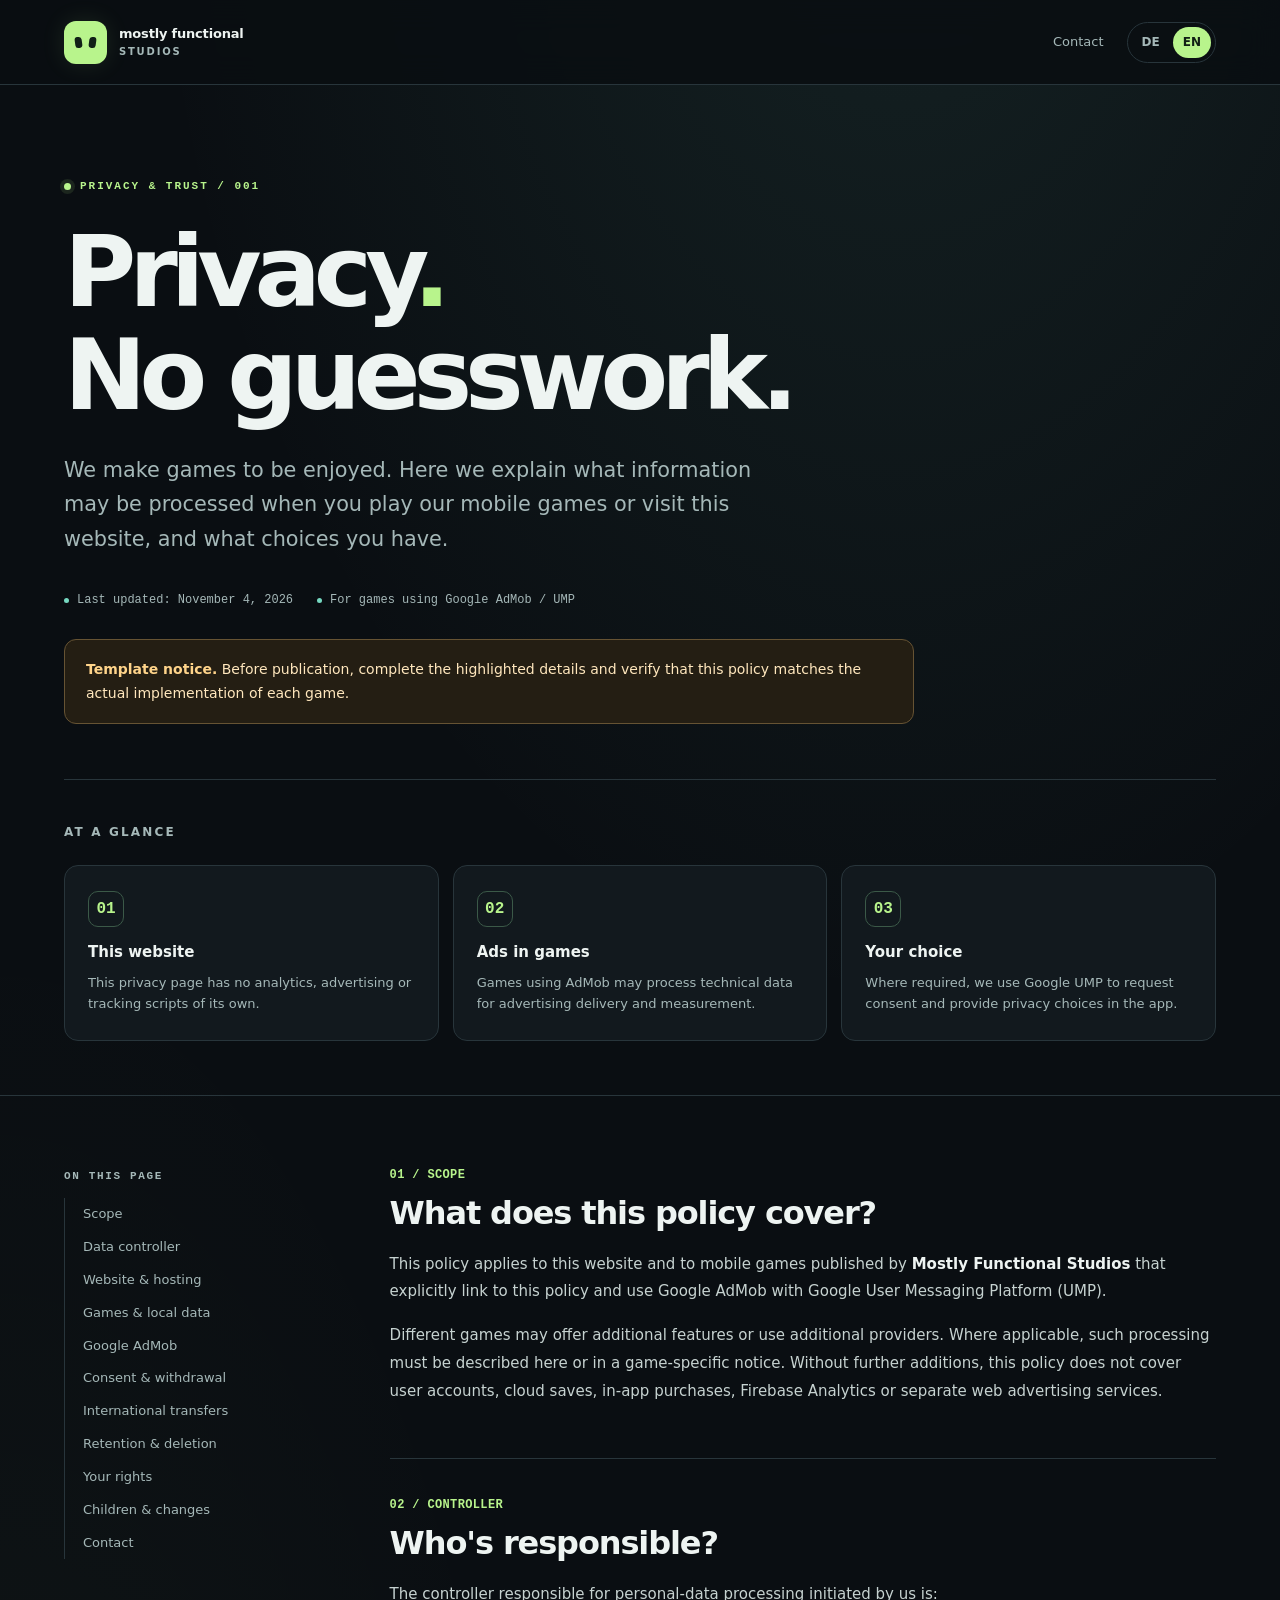
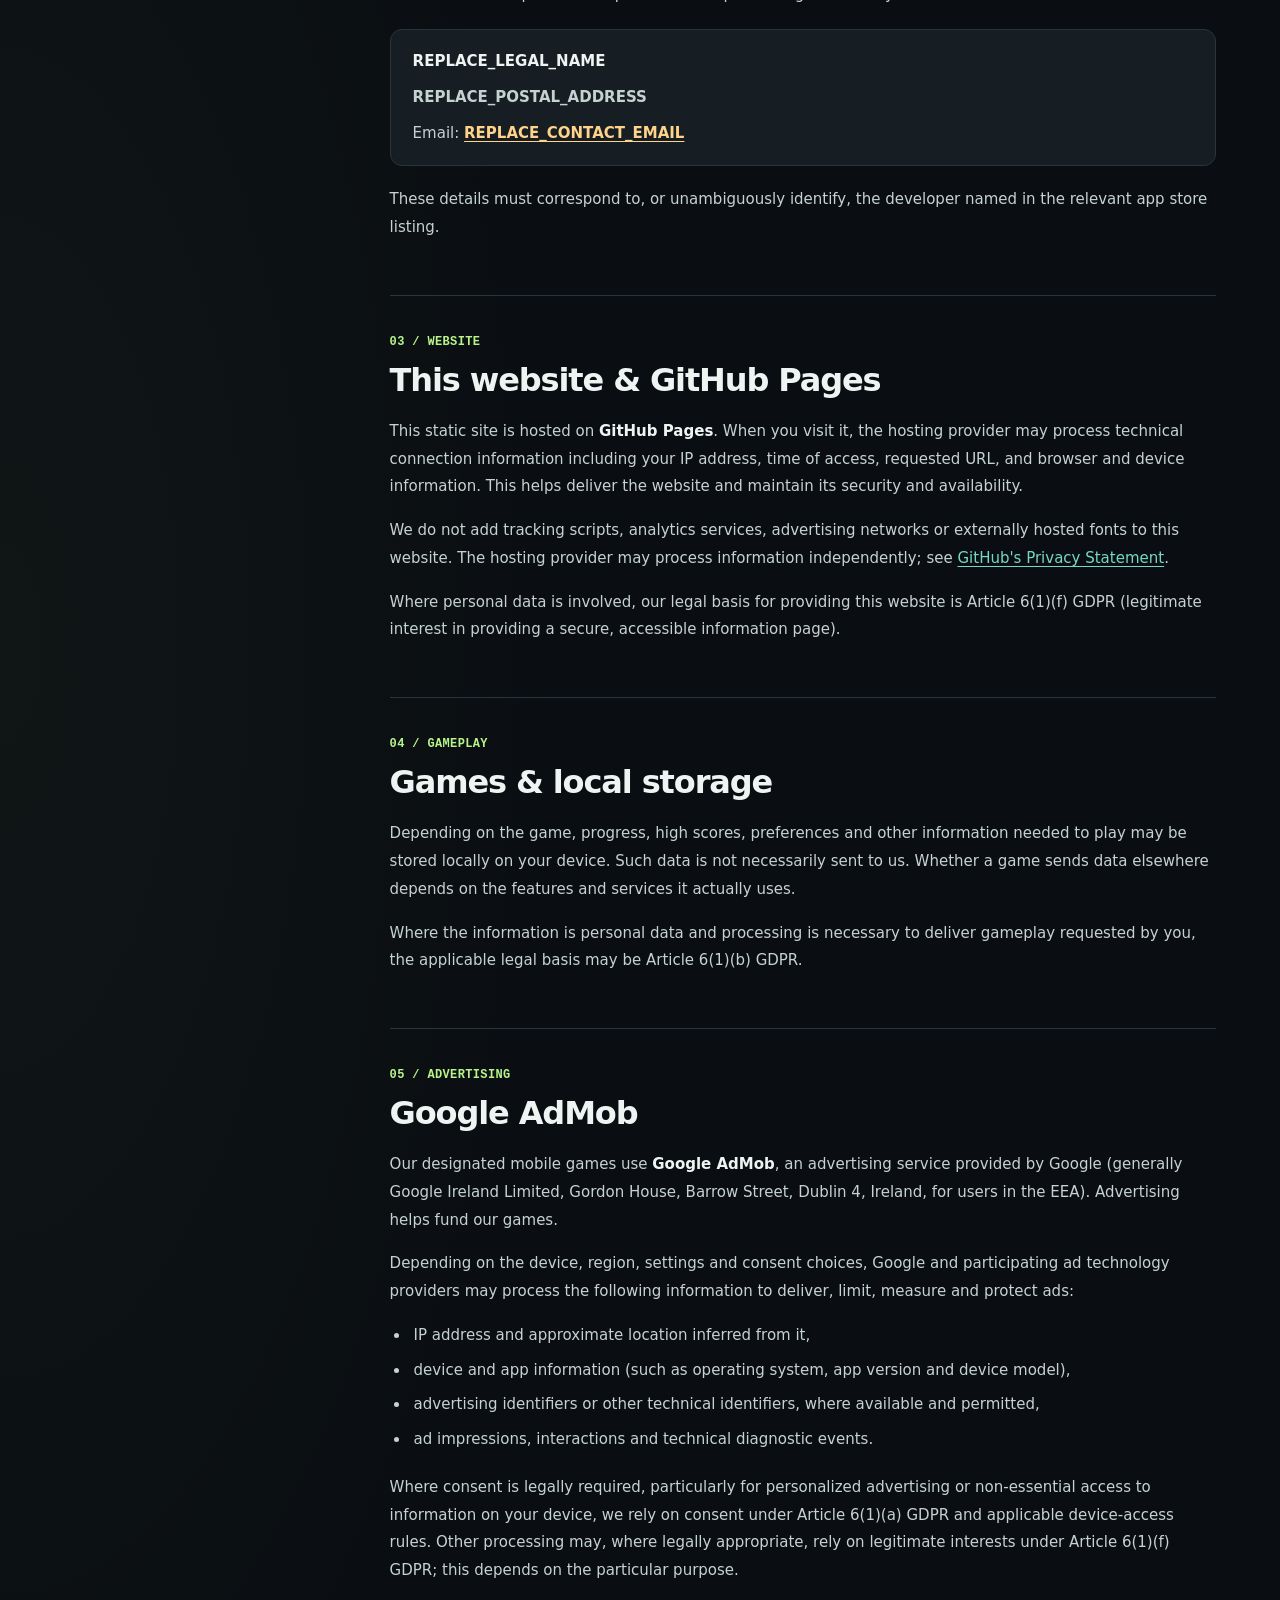
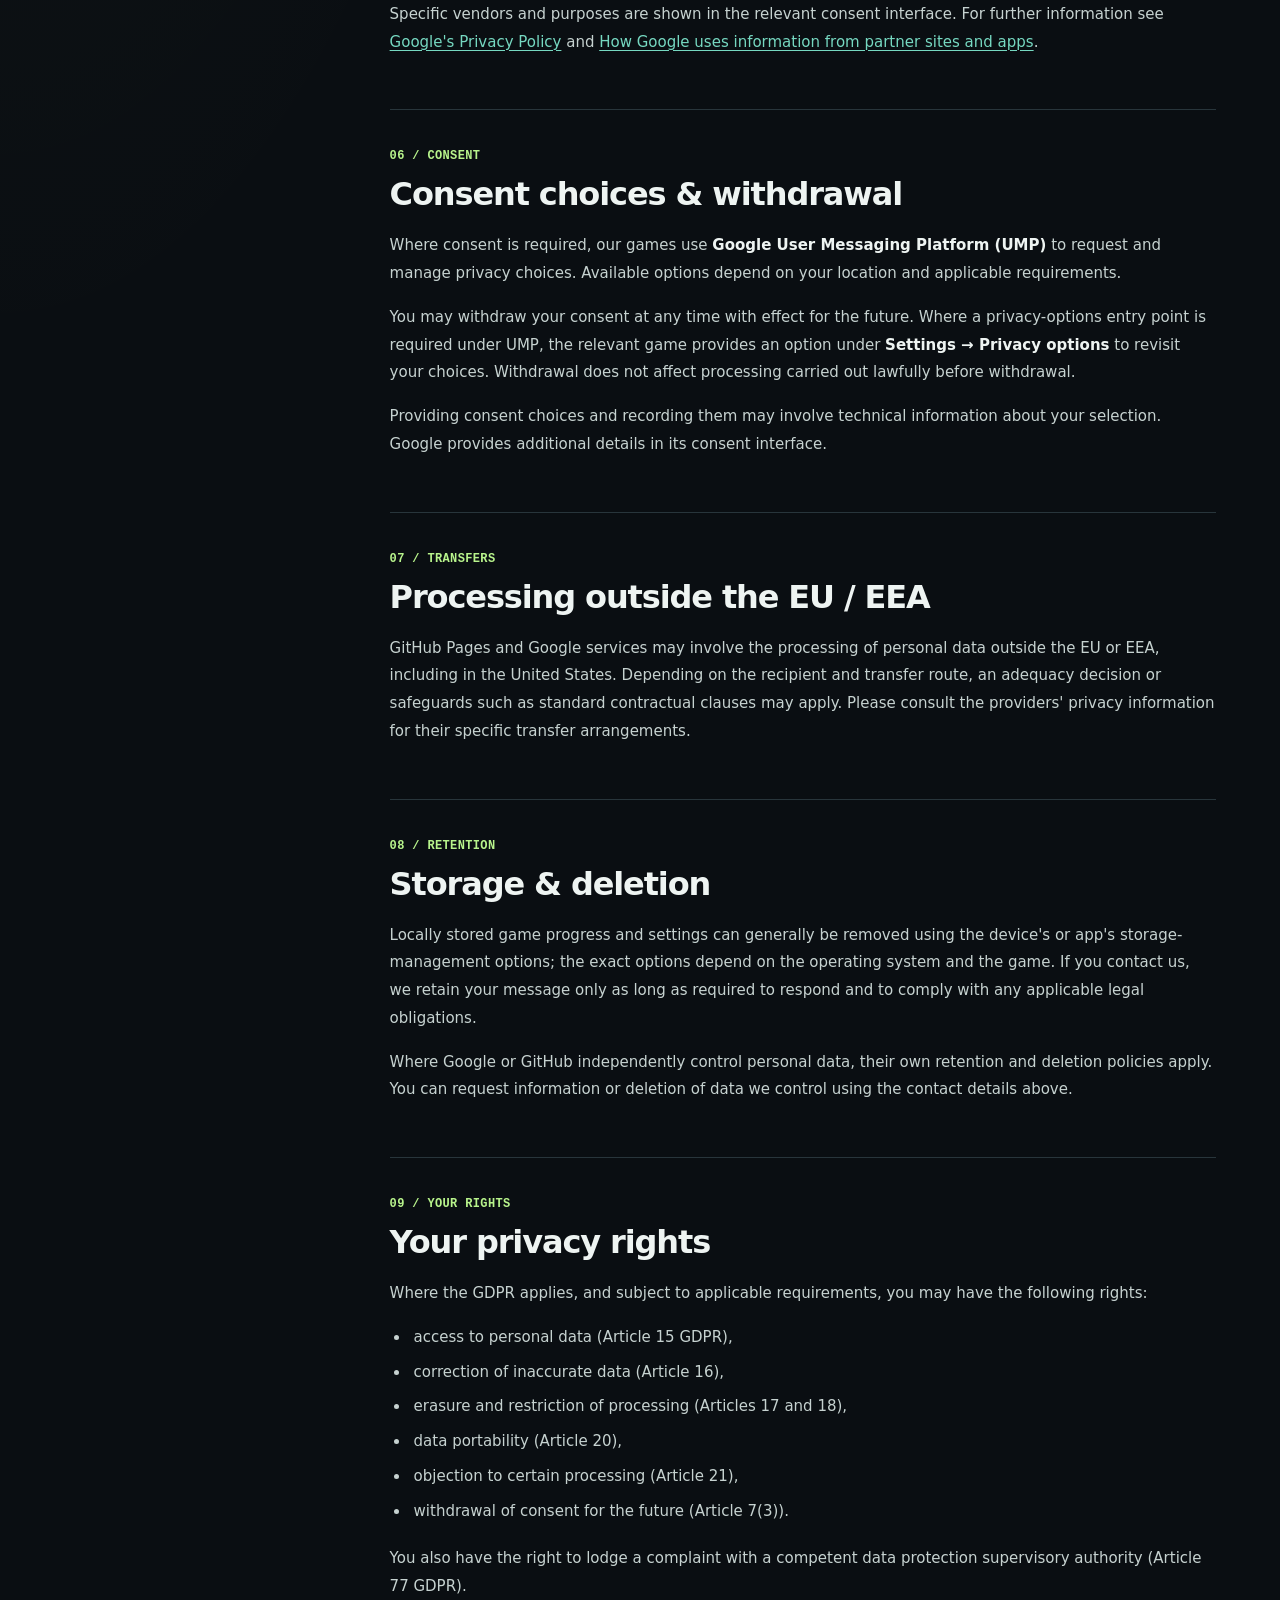
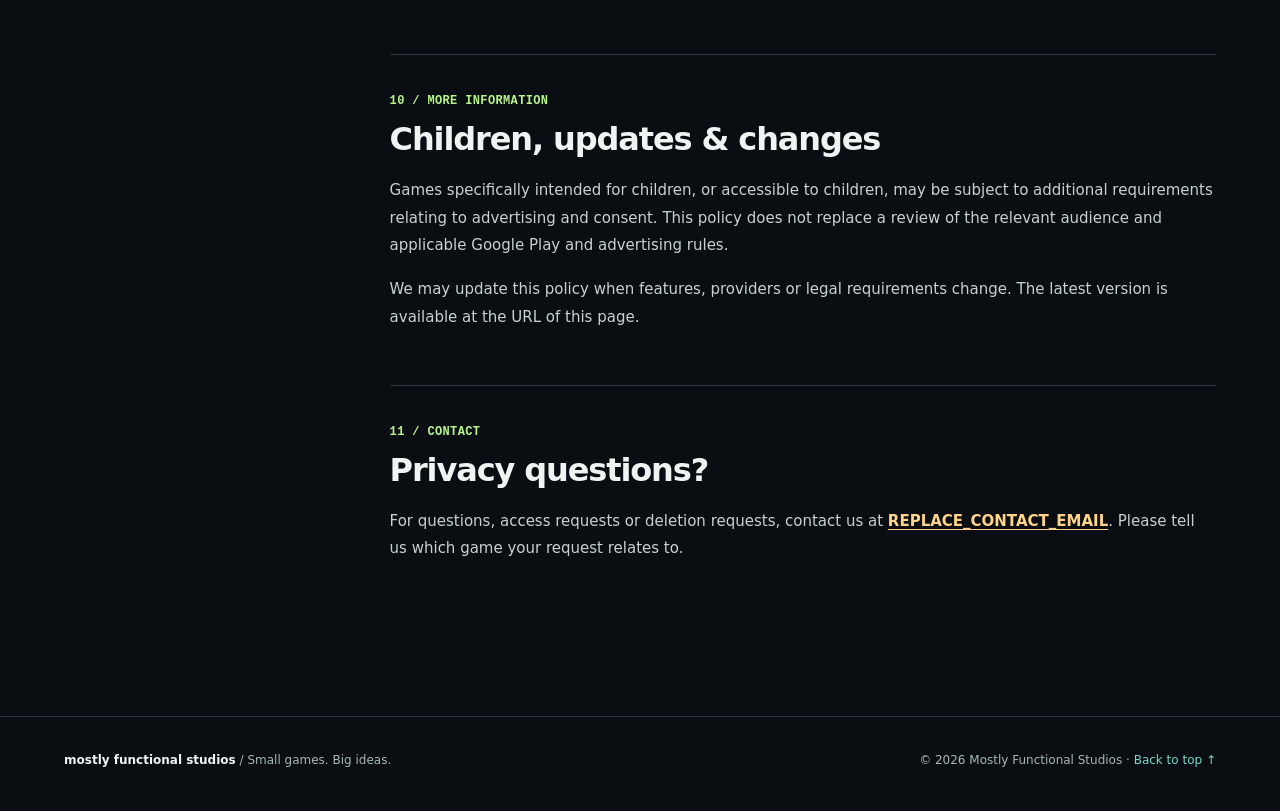
==== en/index.html @ bf317b9d "initial" ====
<!doctype html>
<html lang="en">
<head>
  <meta charset="utf-8">
  <meta name="viewport" content="width=device-width, initial-scale=1">
  <meta name="color-scheme" content="dark">
  <meta name="theme-color" content="#0a0e12">
  <meta name="description" content="Privacy policy for mobile games by Mostly Functional Studios and this website. Information about AdMob, consent, data processing and your privacy rights.">
  <title>Privacy Policy — Mostly Functional Studios</title>
  <link rel="icon" href="../assets/favicon.svg" type="image/svg+xml">
  <link rel="stylesheet" href="../assets/styles.css">
</head>
<body>
  <header class="site-header"><div class="container header-inner">
    <a class="brand" href="#start" aria-label="Mostly Functional Studios – back to top"><span class="brand-mark" aria-hidden="true"><span class="brand-eyes"><i></i><i></i></span></span><span class="brand-wordmark">mostly functional<span>STUDIOS</span></span></a>
    <div class="header-actions"><a class="top-link" href="#contact">Contact</a><nav class="language-switch" aria-label="Choose language"><a href="../index.html" lang="de">DE</a><a href="index.html" lang="en" aria-current="page">EN</a></nav></div>
  </div></header>
  <main id="start">
    <div class="container hero">
      <span class="eyebrow">Privacy &amp; trust / 001</span>
      <h1>Privacy<span>.</span><br>No guesswork.</h1>
      <p class="hero-intro">We make games to be enjoyed. Here we explain what information may be processed when you play our mobile games or visit this website, and what choices you have.</p>
      <div class="meta"><span class="meta-label">Last updated: November 4, 2026</span><span class="meta-label">For games using Google AdMob / UMP</span></div>
      <!-- REMOVE .draft-note after verifying and replacing all placeholders -->
      <div class="draft-note" role="note"><strong>Template notice.</strong> Before publication, complete the highlighted details and verify that this policy matches the actual implementation of each game.</div>
    </div>
    <div class="quick-info"><div class="container"><h2>At a glance</h2><div class="info-grid">
      <article class="info-card"><span class="info-icon" aria-hidden="true">01</span><h3>This website</h3><p>This privacy page has no analytics, advertising or tracking scripts of its own.</p></article>
      <article class="info-card"><span class="info-icon" aria-hidden="true">02</span><h3>Ads in games</h3><p>Games using AdMob may process technical data for advertising delivery and measurement.</p></article>
      <article class="info-card"><span class="info-icon" aria-hidden="true">03</span><h3>Your choice</h3><p>Where required, we use Google UMP to request consent and provide privacy choices in the app.</p></article>
    </div></div></div>
    <div class="container content-layout">
      <nav class="toc" aria-label="Contents"><p>On this page</p><ul>
        <li><a href="#scope">Scope</a></li><li><a href="#controller">Data controller</a></li><li><a href="#website">Website &amp; hosting</a></li><li><a href="#games">Games &amp; local data</a></li><li><a href="#advertising">Google AdMob</a></li><li><a href="#consent">Consent &amp; withdrawal</a></li><li><a href="#transfers">International transfers</a></li><li><a href="#retention">Retention &amp; deletion</a></li><li><a href="#rights">Your rights</a></li><li><a href="#children">Children &amp; changes</a></li><li><a href="#contact">Contact</a></li>
      </ul></nav>
      <article class="policy">
        <section id="scope"><span class="number">01 / SCOPE</span><h2>What does this policy cover?</h2>
          <p>This policy applies to this website and to mobile games published by <strong>Mostly Functional Studios</strong> that explicitly link to this policy and use Google AdMob with Google User Messaging Platform (UMP).</p>
          <p>Different games may offer additional features or use additional providers. Where applicable, such processing must be described here or in a game-specific notice. Without further additions, this policy does not cover user accounts, cloud saves, in-app purchases, Firebase Analytics or separate web advertising services.</p>
        </section>
        <section id="controller"><span class="number">02 / CONTROLLER</span><h2>Who's responsible?</h2>
          <p>The controller responsible for personal-data processing initiated by us is:</p>
          <div class="detail-box"><p><strong class="placeholder">REPLACE_LEGAL_NAME</strong></p><p class="placeholder">REPLACE_POSTAL_ADDRESS</p><p>Email: <a class="placeholder" href="mailto:REPLACE_CONTACT_EMAIL">REPLACE_CONTACT_EMAIL</a></p></div>
          <p>These details must correspond to, or unambiguously identify, the developer named in the relevant app store listing.</p>
        </section>
        <section id="website"><span class="number">03 / WEBSITE</span><h2>This website &amp; GitHub Pages</h2>
          <p>This static site is hosted on <strong>GitHub Pages</strong>. When you visit it, the hosting provider may process technical connection information including your IP address, time of access, requested URL, and browser and device information. This helps deliver the website and maintain its security and availability.</p>
          <p>We do not add tracking scripts, analytics services, advertising networks or externally hosted fonts to this website. The hosting provider may process information independently; see <a href="https://docs.github.com/en/site-policy/privacy-policies/github-general-privacy-statement" rel="noopener noreferrer">GitHub's Privacy Statement</a>.</p>
          <p>Where personal data is involved, our legal basis for providing this website is Article 6(1)(f) GDPR (legitimate interest in providing a secure, accessible information page).</p>
        </section>
        <section id="games"><span class="number">04 / GAMEPLAY</span><h2>Games &amp; local storage</h2>
          <p>Depending on the game, progress, high scores, preferences and other information needed to play may be stored locally on your device. Such data is not necessarily sent to us. Whether a game sends data elsewhere depends on the features and services it actually uses.</p>
          <p>Where the information is personal data and processing is necessary to deliver gameplay requested by you, the applicable legal basis may be Article 6(1)(b) GDPR.</p>
        </section>
        <section id="advertising"><span class="number">05 / ADVERTISING</span><h2>Google AdMob</h2>
          <p>Our designated mobile games use <strong>Google AdMob</strong>, an advertising service provided by Google (generally Google Ireland Limited, Gordon House, Barrow Street, Dublin 4, Ireland, for users in the EEA). Advertising helps fund our games.</p>
          <p>Depending on the device, region, settings and consent choices, Google and participating ad technology providers may process the following information to deliver, limit, measure and protect ads:</p>
          <ul><li>IP address and approximate location inferred from it,</li><li>device and app information (such as operating system, app version and device model),</li><li>advertising identifiers or other technical identifiers, where available and permitted,</li><li>ad impressions, interactions and technical diagnostic events.</li></ul>
          <p>Where consent is legally required, particularly for personalized advertising or non-essential access to information on your device, we rely on consent under Article 6(1)(a) GDPR and applicable device-access rules. Other processing may, where legally appropriate, rely on legitimate interests under Article 6(1)(f) GDPR; this depends on the particular purpose.</p>
          <p>Specific vendors and purposes are shown in the relevant consent interface. For further information see <a href="https://policies.google.com/privacy?hl=en" rel="noopener noreferrer">Google's Privacy Policy</a> and <a href="https://policies.google.com/technologies/partner-sites?hl=en" rel="noopener noreferrer">How Google uses information from partner sites and apps</a>.</p>
        </section>
        <section id="consent"><span class="number">06 / CONSENT</span><h2>Consent choices &amp; withdrawal</h2>
          <p>Where consent is required, our games use <strong>Google User Messaging Platform (UMP)</strong> to request and manage privacy choices. Available options depend on your location and applicable requirements.</p>
          <p>You may withdraw your consent at any time with effect for the future. Where a privacy-options entry point is required under UMP, the relevant game provides an option under <strong>Settings → Privacy options</strong> to revisit your choices. Withdrawal does not affect processing carried out lawfully before withdrawal.</p>
          <p>Providing consent choices and recording them may involve technical information about your selection. Google provides additional details in its consent interface.</p>
        </section>
        <section id="transfers"><span class="number">07 / TRANSFERS</span><h2>Processing outside the EU / EEA</h2>
          <p>GitHub Pages and Google services may involve the processing of personal data outside the EU or EEA, including in the United States. Depending on the recipient and transfer route, an adequacy decision or safeguards such as standard contractual clauses may apply. Please consult the providers' privacy information for their specific transfer arrangements.</p>
        </section>
        <section id="retention"><span class="number">08 / RETENTION</span><h2>Storage &amp; deletion</h2>
          <p>Locally stored game progress and settings can generally be removed using the device's or app's storage-management options; the exact options depend on the operating system and the game. If you contact us, we retain your message only as long as required to respond and to comply with any applicable legal obligations.</p>
          <p>Where Google or GitHub independently control personal data, their own retention and deletion policies apply. You can request information or deletion of data we control using the contact details above.</p>
        </section>
        <section id="rights"><span class="number">09 / YOUR RIGHTS</span><h2>Your privacy rights</h2>
          <p>Where the GDPR applies, and subject to applicable requirements, you may have the following rights:</p>
          <ul><li>access to personal data (Article 15 GDPR),</li><li>correction of inaccurate data (Article 16),</li><li>erasure and restriction of processing (Articles 17 and 18),</li><li>data portability (Article 20),</li><li>objection to certain processing (Article 21),</li><li>withdrawal of consent for the future (Article 7(3)).</li></ul>
          <p>You also have the right to lodge a complaint with a competent data protection supervisory authority (Article 77 GDPR).</p>
        </section>
        <section id="children"><span class="number">10 / MORE INFORMATION</span><h2>Children, updates &amp; changes</h2>
          <p>Games specifically intended for children, or accessible to children, may be subject to additional requirements relating to advertising and consent. This policy does not replace a review of the relevant audience and applicable Google Play and advertising rules.</p>
          <p>We may update this policy when features, providers or legal requirements change. The latest version is available at the URL of this page.</p>
        </section>
        <section id="contact"><span class="number">11 / CONTACT</span><h2>Privacy questions?</h2>
          <p>For questions, access requests or deletion requests, contact us at <a class="placeholder" href="mailto:REPLACE_CONTACT_EMAIL">REPLACE_CONTACT_EMAIL</a>. Please tell us which game your request relates to.</p>
        </section>
      </article>
    </div>
  </main>
  <footer><div class="container footer-inner"><span><strong>mostly functional studios</strong> <span aria-hidden="true">/</span> Small games. Big ideas.</span><span>© 2026 Mostly Functional Studios · <a href="#start">Back to top ↑</a></span></div></footer>
</body>
</html>
---- assets/styles.css ----
:root {
  color-scheme: dark;
  --bg: #0a0e12;
  --surface: #12191e;
  --surface-2: #161e24;
  --stroke: #28353b;
  --text: #eef4f2;
  --muted: #a5b8b8;
  --accent: #b8f48c;
  --mint: #76d8c1;
  --warning: #ffd48a;
  --max: 1152px;
}
* { box-sizing: border-box; }
html { scroll-behavior: smooth; scroll-padding-top: 100px; }
body {
  margin: 0;
  background: var(--bg);
  background-image: radial-gradient(ellipse 70% 27% at 70% -5%, rgba(118,216,193,.105), transparent 85%),
    radial-gradient(ellipse 55% 30% at 0 40%, rgba(184,244,140,.035), transparent 80%);
  color: var(--text);
  font: 400 16px/1.75 -apple-system, BlinkMacSystemFont, "Segoe UI", Inter, system-ui, sans-serif;
  -webkit-font-smoothing: antialiased;
}
a { color: var(--mint); text-underline-offset: .22em; text-decoration-thickness: 1px; }
a:hover { color: var(--accent); }
a:focus-visible { outline: 2px solid var(--accent); outline-offset: 5px; border-radius: 2px; }
.container { width: min(var(--max), calc(100% - 48px)); margin: 0 auto; }
.site-header { border-bottom: 1px solid var(--stroke); background: rgba(10,14,18,.88); position: sticky; top: 0; z-index: 5; backdrop-filter: blur(16px); }
.header-inner { display: flex; align-items: center; justify-content: space-between; gap: 24px; min-height: 84px; }
.brand { display: inline-flex; gap: 12px; align-items: center; color: var(--text); text-decoration: none; line-height: 1.1; }
.brand:hover { color: var(--text); }
.brand-mark { width: 43px; height: 43px; background: #b8f48c; display: grid; align-content: center; justify-content: center; border-radius: 12px; box-shadow: 0 0 25px rgba(184,244,140,.11); }
.brand-eyes { display: flex; gap: 7px; }
.brand-eyes i { width: 7px; height: 11px; display: block; background: #112017; border-radius: 3px; transform: rotate(-8deg); }
.brand-eyes i:nth-child(2) { transform: rotate(8deg); }
.brand-wordmark { font-size: 13px; font-weight: 750; letter-spacing: -.015em; }
.brand-wordmark span { display: block; color: var(--muted); font-size: 10px; letter-spacing: .18em; font-weight: 650; margin-top: 4px; }
.header-actions { display: flex; align-items: center; gap: 23px; }
.top-link { font-size: 13px; color: var(--muted); text-decoration: none; }
.language-switch { display: flex; align-items: center; padding: 4px; gap: 3px; border: 1px solid var(--stroke); border-radius: 999px; }
.language-switch a { font-size: 12px; font-weight: 650; padding: 5px 10px; border-radius: 999px; color: var(--muted); text-decoration: none; }
.language-switch a[aria-current="page"] { background: var(--accent); color: #112015; }
main { min-height: 60vh; }
.hero { padding: 86px 0 55px; border-bottom: 1px solid var(--stroke); }
.eyebrow { display: inline-flex; align-items: center; gap: 9px; text-transform: uppercase; letter-spacing: .18em; font: 650 11px/1.2 ui-monospace, SFMono-Regular, Menlo, Consolas, monospace; color: var(--accent); }
.eyebrow:before { content: ''; width: 7px; height: 7px; border-radius: 50%; background: var(--accent); box-shadow: 0 0 0 4px rgba(184,244,140,.10); }
h1 { max-width: 850px; font-size: clamp(3.4rem, 7.7vw, 6.5rem); line-height: 1.05; font-weight: 770; letter-spacing: -.072em; margin: 22px 0 25px; }
h1 span { color: var(--accent); }
.hero-intro { max-width: 690px; font-size: clamp(1.05rem, 2.1vw, 1.3rem); line-height: 1.66; color: var(--muted); margin: 0; }
.meta { margin-top: 33px; display: flex; flex-wrap: wrap; align-items: center; gap: 14px 24px; font-size: 12px; font-family: ui-monospace,SFMono-Regular,Menlo,monospace; color: var(--muted); }
.meta-label { display: inline-flex; align-items: center; gap: 8px; }
.meta-label::before { content: ''; width: 5px; height: 5px; background: var(--mint); border-radius: 50%; }
.draft-note { margin: 28px 0 0; padding: 17px 21px; border: 1px solid #665333; border-radius: 12px; background: #241e13; color: #ffe7bd; font-size: 14px; max-width: 850px; }
.draft-note strong { color: var(--warning); }
.quick-info { padding: 42px 0 54px; border-bottom: 1px solid var(--stroke); }
.quick-info h2 { font-size: 12px; text-transform: uppercase; letter-spacing: .18em; color: var(--muted); font-weight: 700; margin: 0 0 22px; }
.info-grid { display: grid; grid-template-columns: repeat(3, 1fr); gap: 14px; }
.info-card { background: var(--surface); border: 1px solid var(--stroke); padding: 25px 23px; border-radius: 14px; }
.info-icon { display: inline-flex; align-items: center; justify-content: center; width: 36px; height: 36px; margin-bottom: 12px; border: 1px solid #3b5948; border-radius: 10px; color: var(--accent); font-family: ui-monospace,SFMono-Regular,Menlo,monospace; font-weight: 750; }
.info-card h3 { margin: 0 0 7px; font-size: 15px; font-weight: 710; }
.info-card p { color: var(--muted); font-size: 13px; line-height: 1.65; margin: 0; }
.content-layout { display: grid; grid-template-columns: 236px minmax(0, 1fr); gap: clamp(45px, 7vw, 100px); padding: 72px 0 100px; }
.toc { align-self: start; position: sticky; top: 117px; }
.toc p { color: var(--muted); margin: 0 0 14px; text-transform: uppercase; font: 650 11px/1.5 ui-monospace,SFMono-Regular,Menlo,monospace; letter-spacing: .15em; }
.toc ul { margin: 0; padding: 0; list-style: none; border-left: 1px solid var(--stroke); }
.toc a { display: block; border-left: 2px solid transparent; margin-left: -1px; padding: 7px 0 7px 17px; color: var(--muted); font-size: 13px; text-decoration: none; line-height: 1.45; }
.toc a:hover, .toc a:focus-visible { border-left-color: var(--accent); color: var(--accent); }
.policy { min-width: 0; }
.policy > section { padding-bottom: 37px; margin-bottom: 39px; border-bottom: 1px solid var(--stroke); }
.policy > section:last-child { margin-bottom: 0; border-bottom: 0; }
.number { display: block; font: 700 12px ui-monospace,SFMono-Regular,Menlo,monospace; color: var(--accent); letter-spacing: .03em; margin-bottom: 12px; }
.policy h2 { margin: 0 0 18px; font-size: clamp(1.4rem,2.7vw,2rem); line-height: 1.22; letter-spacing: -.035em; font-weight: 730; }
.policy h3 { margin: 25px 0 7px; font-size: 16px; font-weight: 720; }
.policy p, .policy li { color: #c6d2d0; font-size: 15px; line-height: 1.85; }
.policy p { margin: 0 0 16px; }
.policy ul { padding-left: 20px; margin: 0 0 20px; }
.policy li { margin: 7px 0; padding-left: 4px; }
.policy strong { color: #eef4f2; font-weight: 680; }
.detail-box { margin: 20px 0; padding: 18px 22px; border: 1px solid var(--stroke); border-radius: 12px; background: var(--surface-2); }
.detail-box p { margin: 0; }
.detail-box p + p { margin-top: 8px; }
.placeholder { color: var(--warning); font-weight: 700; overflow-wrap: anywhere; }
.policy a { overflow-wrap: anywhere; }
footer { border-top: 1px solid var(--stroke); }
.footer-inner { padding: 33px 0 40px; display: flex; gap: 14px; align-items: center; justify-content: space-between; font-size: 12px; color: var(--muted); }
.footer-inner strong { color: var(--text); }
.footer-inner a { text-decoration: none; }
@media (max-width: 860px) {
  .content-layout { grid-template-columns: 1fr; padding-top: 46px; gap: 24px; }
  .toc { position: static; }
  .toc ul { display: flex; gap: 4px 13px; flex-wrap: wrap; border: 0; }
  .toc a { margin: 0; padding: 7px 10px; border: 1px solid var(--stroke); border-radius: 7px; }
  .toc a:hover, .toc a:focus-visible { border-color: var(--accent); }
  .info-grid { grid-template-columns: 1fr; }
  .info-card { padding: 19px 20px; }
  .hero { padding-top: 57px; }
}
@media (max-width: 540px) {
  .container { width: min(var(--max), calc(100% - 32px)); }
  .header-inner { min-height: 72px; }
  .brand-mark { width: 37px; height: 37px; }
  .brand-wordmark { font-size: 11px; }
  .brand-wordmark span { font-size: 9px; }
  .header-actions { gap: 6px; }
  .top-link { display: none; }
  .hero { padding-top: 45px; }
  h1 { font-size: clamp(2.6rem, 12vw, 4rem); }
  .policy > section { margin-bottom: 32px; }
  .footer-inner { flex-direction: column; align-items: start; }
}
@media (prefers-reduced-motion: reduce) { html { scroll-behavior: auto; } }
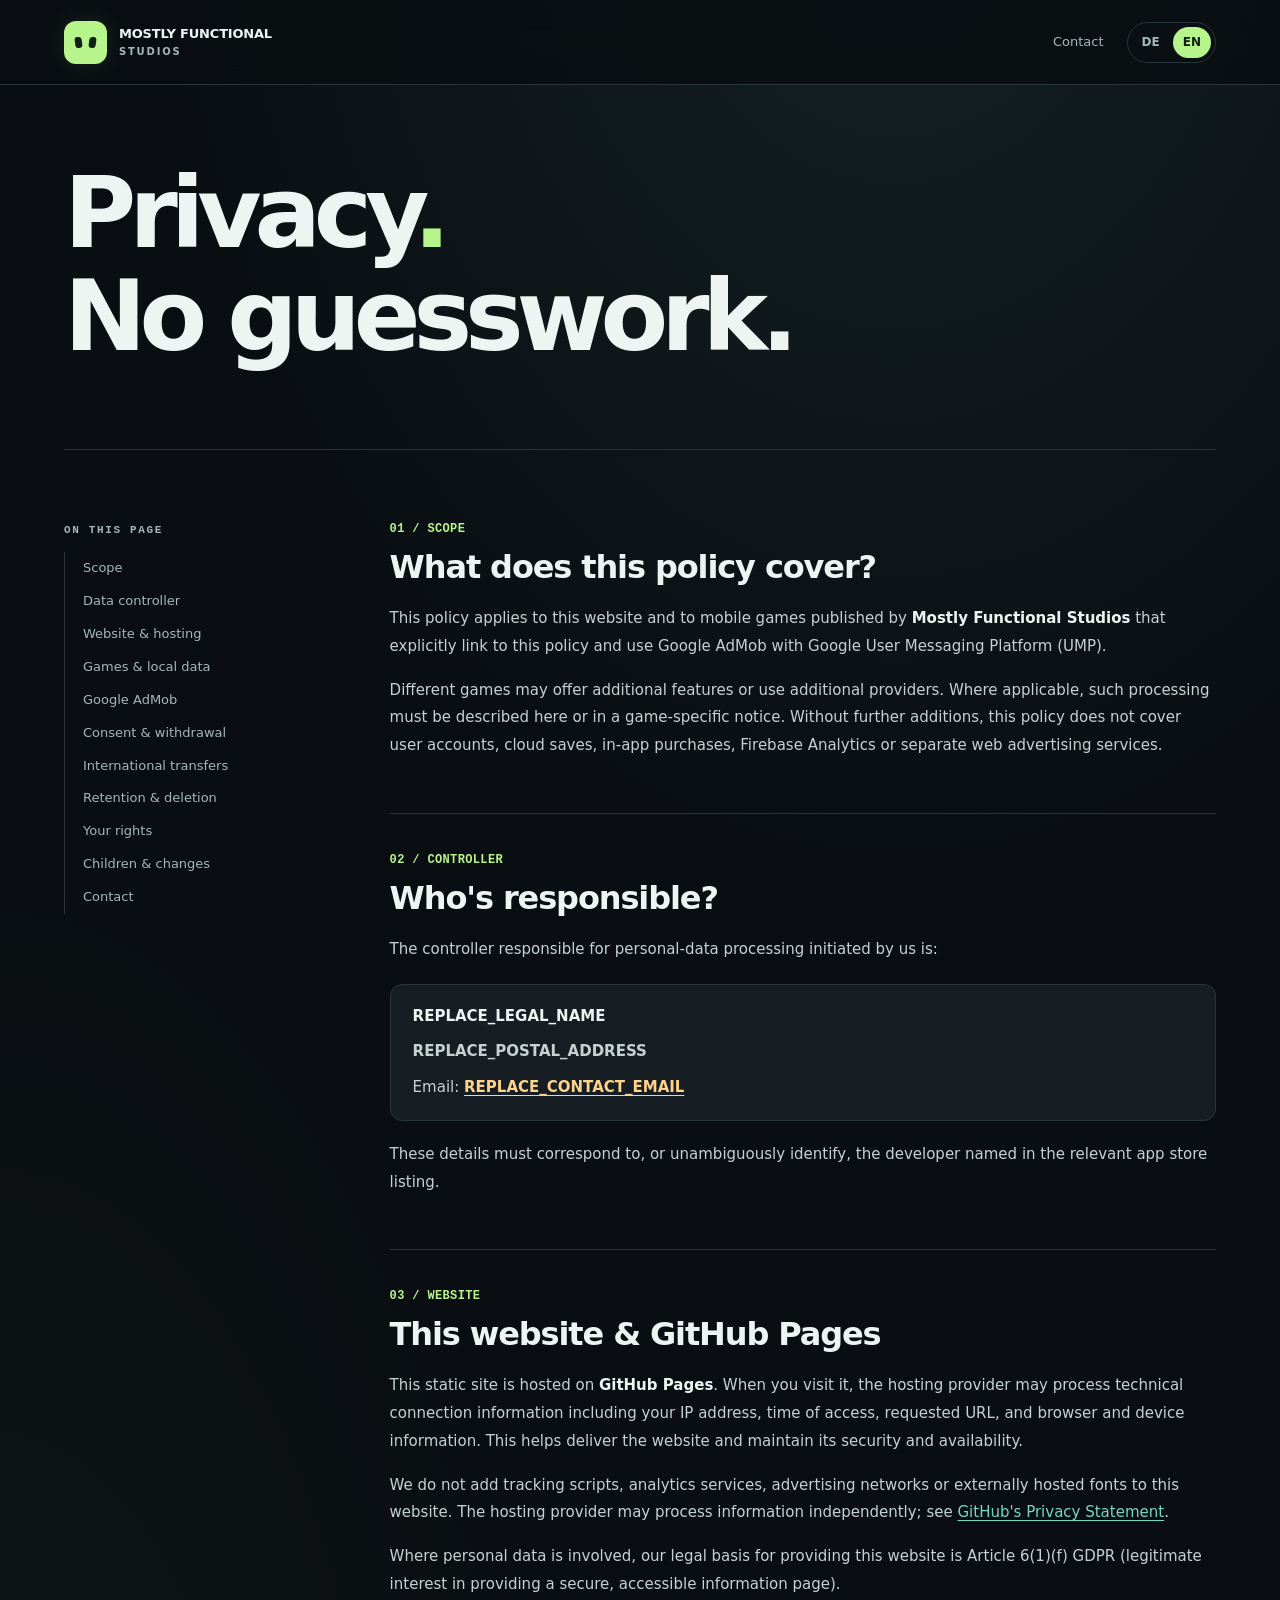
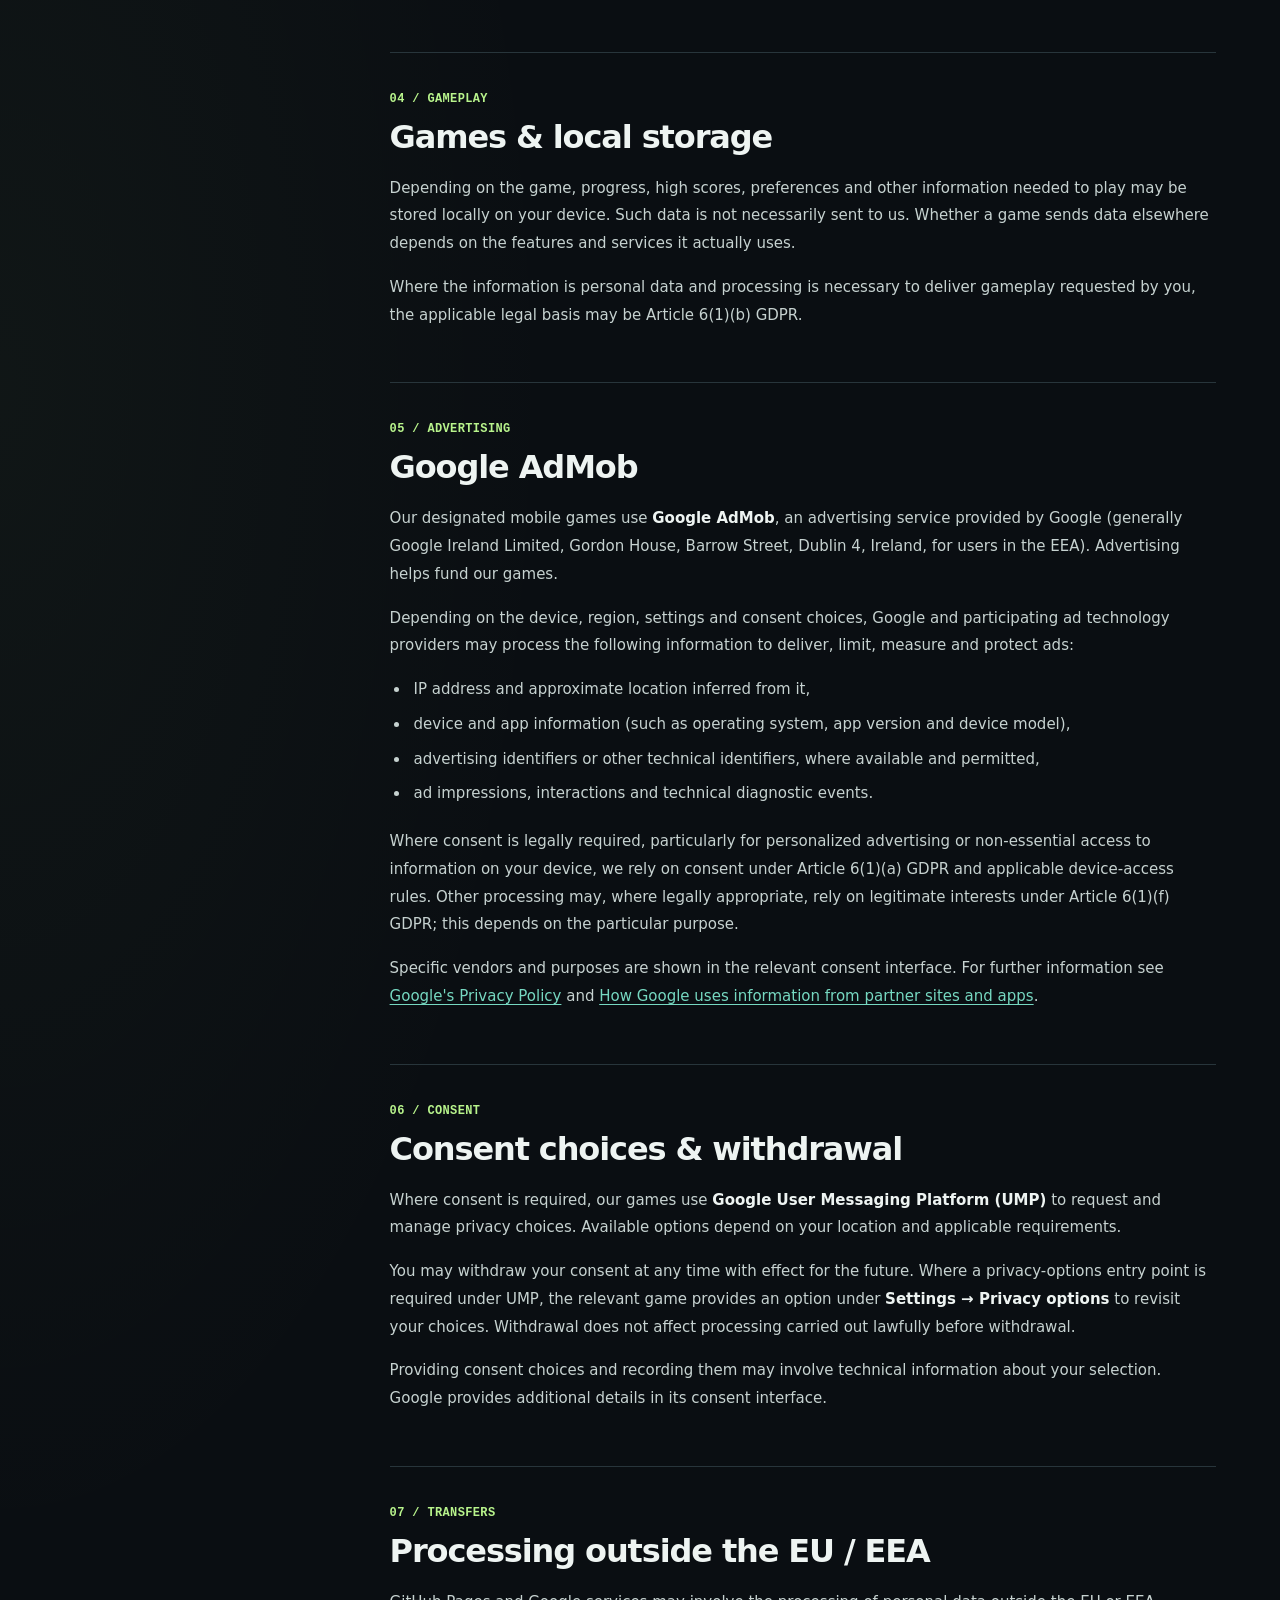
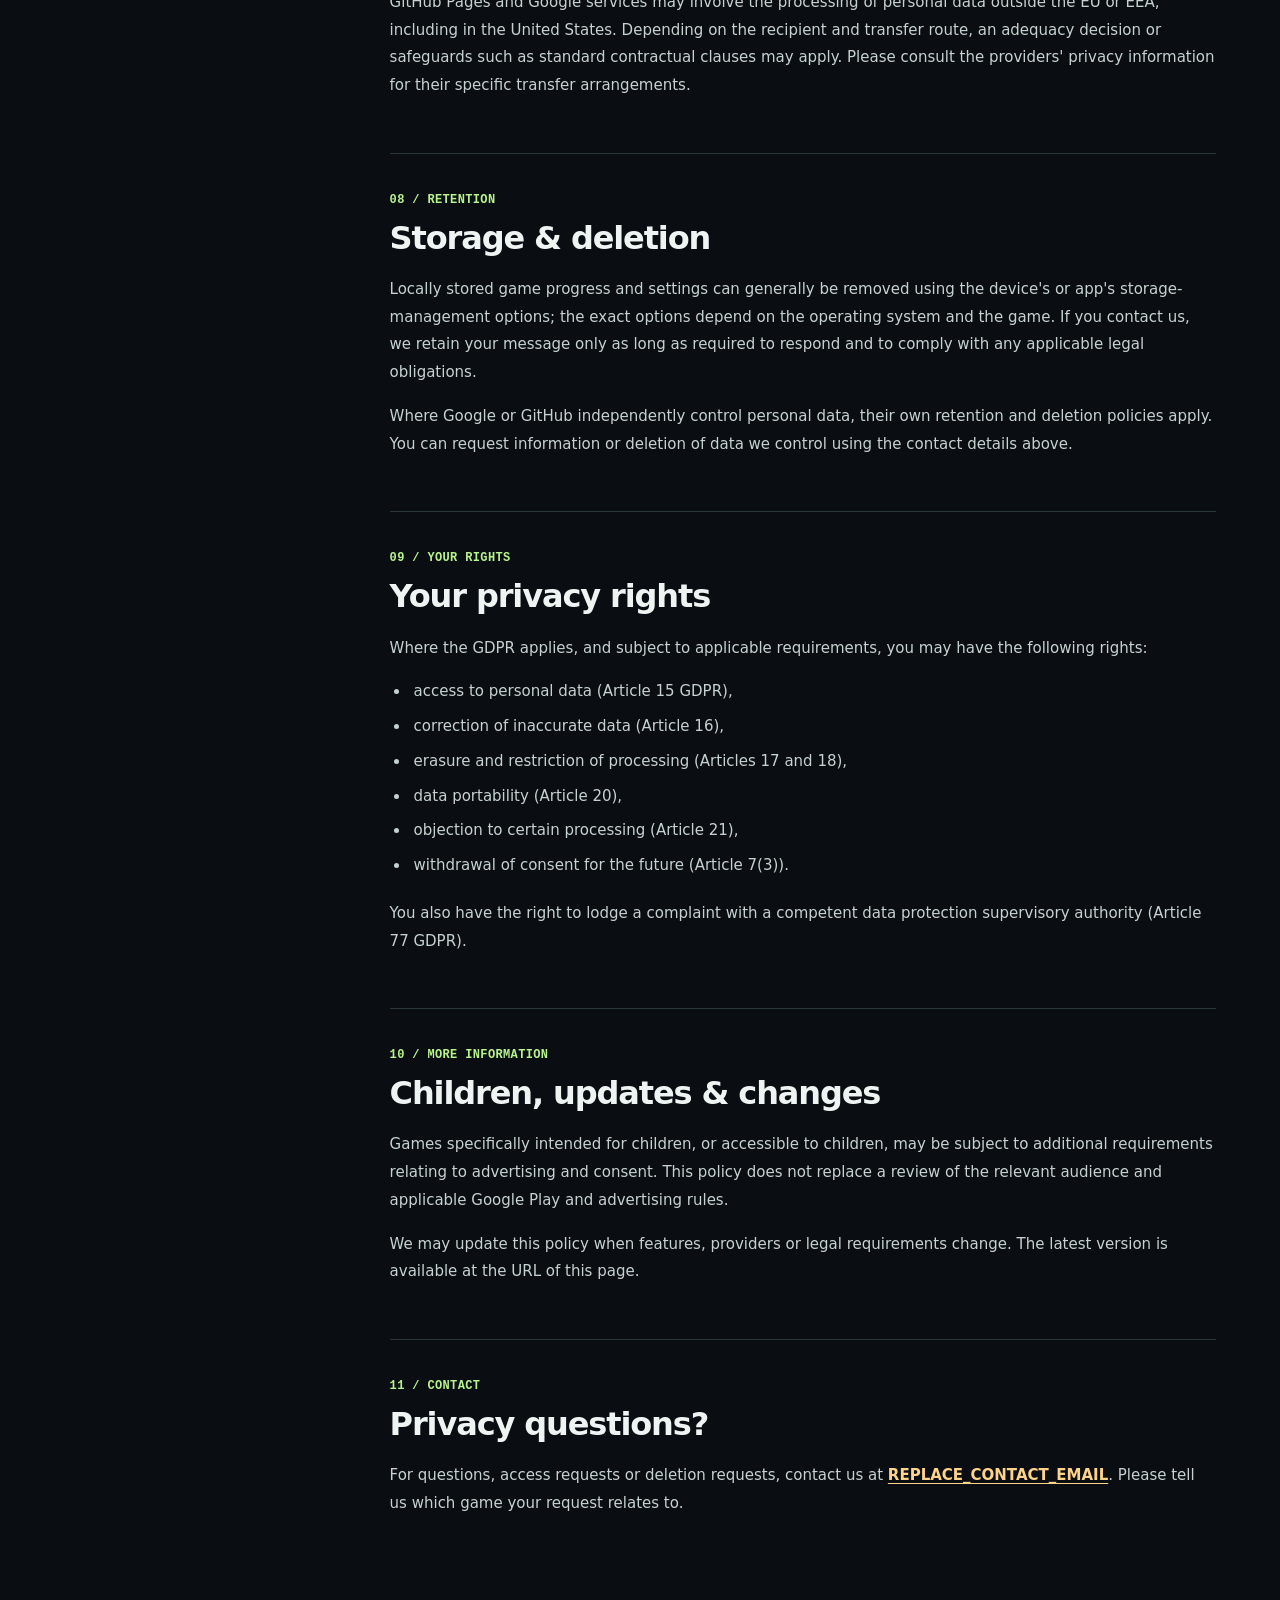
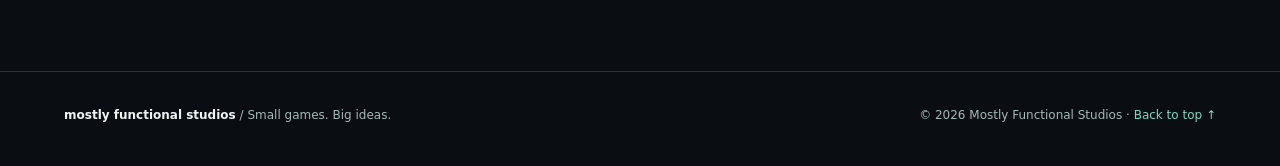
==== commit 63276a29: "updated english version" ====
--- a/en/index.html
+++ b/en/index.html
@@ -12,23 +12,13 @@
 </head>
 <body>
   <header class="site-header"><div class="container header-inner">
-    <a class="brand" href="#start" aria-label="Mostly Functional Studios – back to top"><span class="brand-mark" aria-hidden="true"><span class="brand-eyes"><i></i><i></i></span></span><span class="brand-wordmark">mostly functional<span>STUDIOS</span></span></a>
+    <a class="brand" href="#start" aria-label="Mostly Functional Studios – back to top"><span class="brand-mark" aria-hidden="true"><span class="brand-eyes"><i></i><i></i></span></span><span class="brand-wordmark">MOSTLY FUNCTIONAL<span>STUDIOS</span></span></a>
     <div class="header-actions"><a class="top-link" href="#contact">Contact</a><nav class="language-switch" aria-label="Choose language"><a href="../index.html" lang="de">DE</a><a href="index.html" lang="en" aria-current="page">EN</a></nav></div>
   </div></header>
   <main id="start">
     <div class="container hero">
-      <span class="eyebrow">Privacy &amp; trust / 001</span>
       <h1>Privacy<span>.</span><br>No guesswork.</h1>
-      <p class="hero-intro">We make games to be enjoyed. Here we explain what information may be processed when you play our mobile games or visit this website, and what choices you have.</p>
-      <div class="meta"><span class="meta-label">Last updated: November 4, 2026</span><span class="meta-label">For games using Google AdMob / UMP</span></div>
-      <!-- REMOVE .draft-note after verifying and replacing all placeholders -->
-      <div class="draft-note" role="note"><strong>Template notice.</strong> Before publication, complete the highlighted details and verify that this policy matches the actual implementation of each game.</div>
     </div>
-    <div class="quick-info"><div class="container"><h2>At a glance</h2><div class="info-grid">
-      <article class="info-card"><span class="info-icon" aria-hidden="true">01</span><h3>This website</h3><p>This privacy page has no analytics, advertising or tracking scripts of its own.</p></article>
-      <article class="info-card"><span class="info-icon" aria-hidden="true">02</span><h3>Ads in games</h3><p>Games using AdMob may process technical data for advertising delivery and measurement.</p></article>
-      <article class="info-card"><span class="info-icon" aria-hidden="true">03</span><h3>Your choice</h3><p>Where required, we use Google UMP to request consent and provide privacy choices in the app.</p></article>
-    </div></div></div>
     <div class="container content-layout">
       <nav class="toc" aria-label="Contents"><p>On this page</p><ul>
         <li><a href="#scope">Scope</a></li><li><a href="#controller">Data controller</a></li><li><a href="#website">Website &amp; hosting</a></li><li><a href="#games">Games &amp; local data</a></li><li><a href="#advertising">Google AdMob</a></li><li><a href="#consent">Consent &amp; withdrawal</a></li><li><a href="#transfers">International transfers</a></li><li><a href="#retention">Retention &amp; deletion</a></li><li><a href="#rights">Your rights</a></li><li><a href="#children">Children &amp; changes</a></li><li><a href="#contact">Contact</a></li>
--- a/assets/styles.css
+++ b/assets/styles.css
@@ -42,7 +42,7 @@
 .language-switch a { font-size: 12px; font-weight: 650; padding: 5px 10px; border-radius: 999px; color: var(--muted); text-decoration: none; }
 .language-switch a[aria-current="page"] { background: var(--accent); color: #112015; }
 main { min-height: 60vh; }
-.hero { padding: 86px 0 55px; border-bottom: 1px solid var(--stroke); }
+.hero { padding: 55px 0 55px; border-bottom: 1px solid var(--stroke); }
 .eyebrow { display: inline-flex; align-items: center; gap: 9px; text-transform: uppercase; letter-spacing: .18em; font: 650 11px/1.2 ui-monospace, SFMono-Regular, Menlo, Consolas, monospace; color: var(--accent); }
 .eyebrow:before { content: ''; width: 7px; height: 7px; border-radius: 50%; background: var(--accent); box-shadow: 0 0 0 4px rgba(184,244,140,.10); }
 h1 { max-width: 850px; font-size: clamp(3.4rem, 7.7vw, 6.5rem); line-height: 1.05; font-weight: 770; letter-spacing: -.072em; margin: 22px 0 25px; }
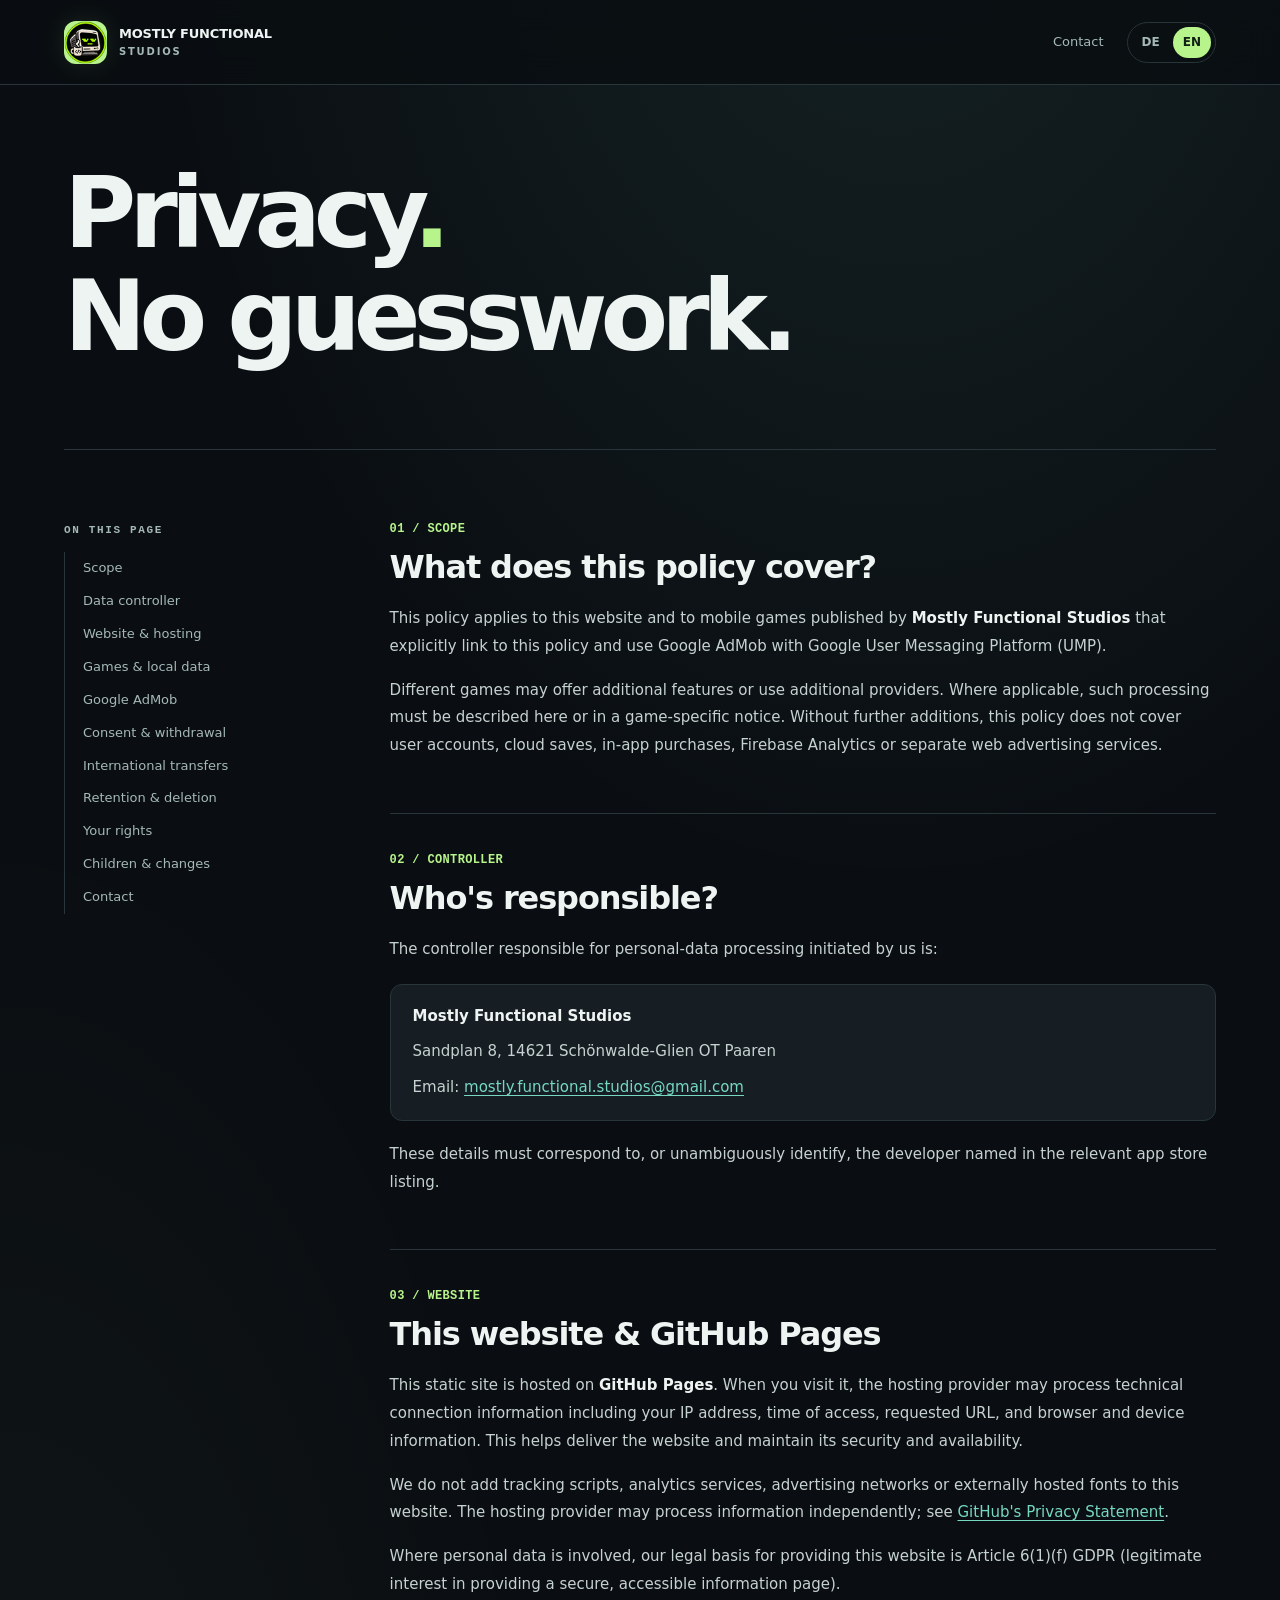
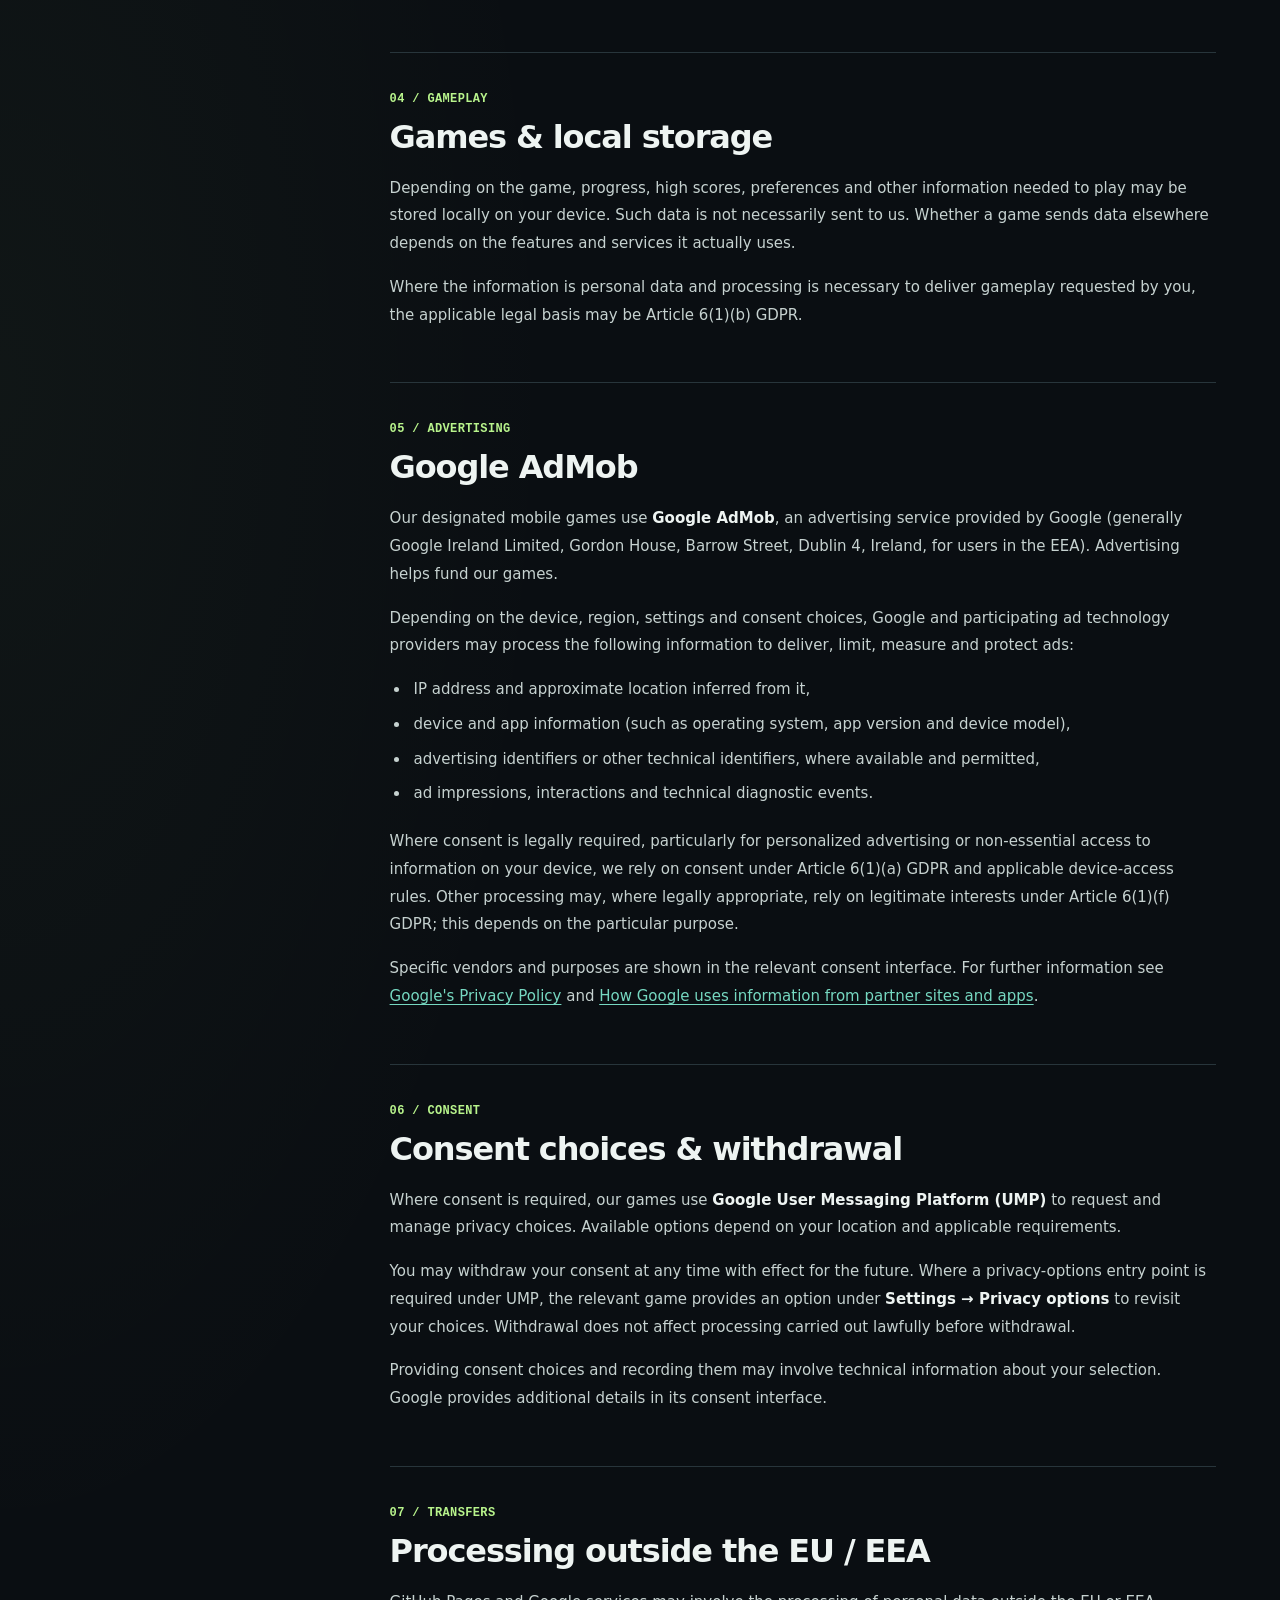
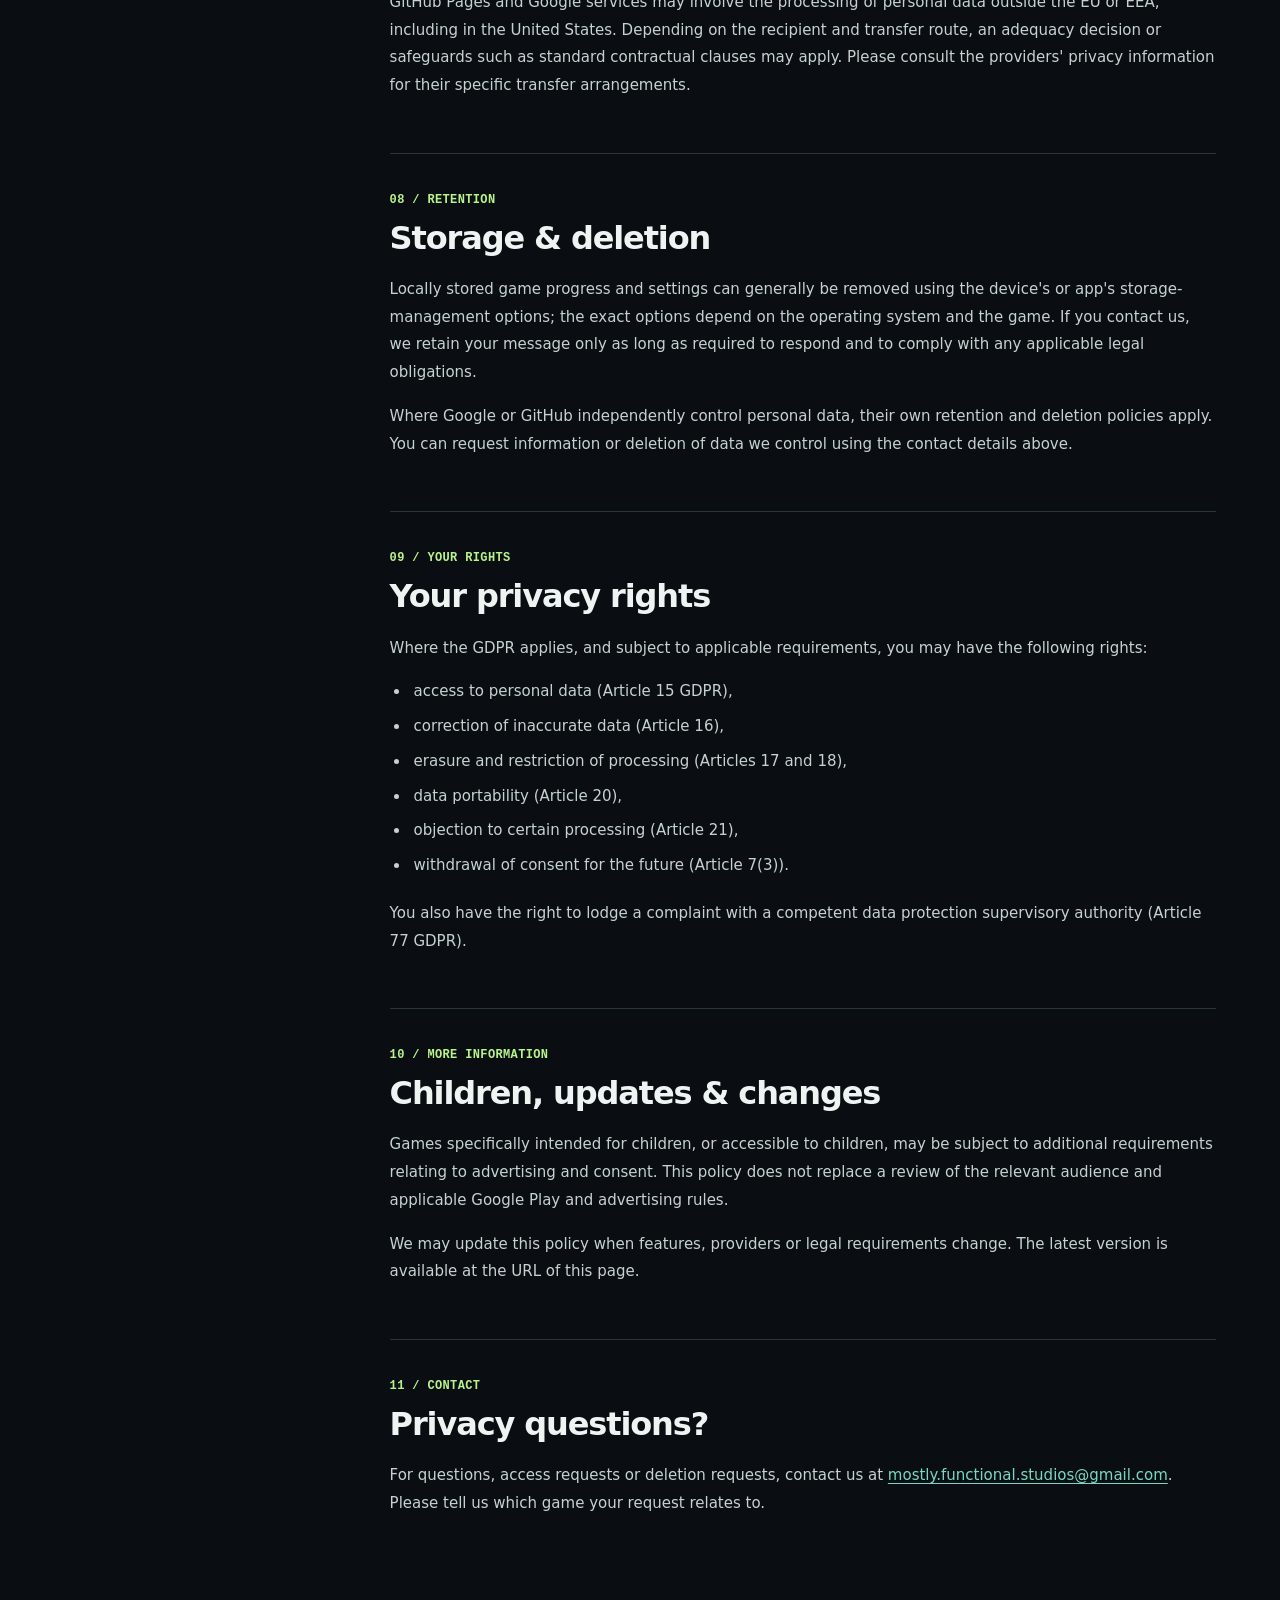
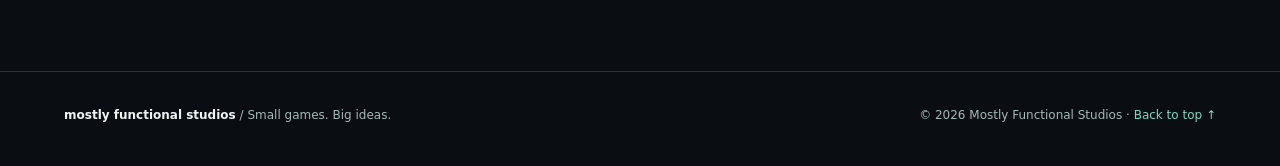
==== commit d4213723: "adjusted favicon and brand image" ====
--- a/en/index.html
+++ b/en/index.html
@@ -1,81 +1,189 @@
 <!doctype html>
 <html lang="en">
+
 <head>
   <meta charset="utf-8">
   <meta name="viewport" content="width=device-width, initial-scale=1">
   <meta name="color-scheme" content="dark">
   <meta name="theme-color" content="#0a0e12">
-  <meta name="description" content="Privacy policy for mobile games by Mostly Functional Studios and this website. Information about AdMob, consent, data processing and your privacy rights.">
+  <meta name="description"
+    content="Privacy policy for mobile games by Mostly Functional Studios and this website. Information about AdMob, consent, data processing and your privacy rights.">
   <title>Privacy Policy — Mostly Functional Studios</title>
-  <link rel="icon" href="../assets/favicon.svg" type="image/svg+xml">
+  <link rel="icon" type="image/png" sizes="48x48" href="../assets/favicon-48.png">
+  <link rel="icon" type="image/png" sizes="32x32" href="../assets/favicon-32.png">
+  <link rel="icon" type="image/png" sizes="16x16" href="../assets/favicon-16.png">
+  <link rel="icon" href="../assets/favicon.ico" sizes="any">
+  <link rel="apple-touch-icon" sizes="180x180" href="../assets/apple-touch-icon.png">
   <link rel="stylesheet" href="../assets/styles.css">
 </head>
+
 <body>
-  <header class="site-header"><div class="container header-inner">
-    <a class="brand" href="#start" aria-label="Mostly Functional Studios – back to top"><span class="brand-mark" aria-hidden="true"><span class="brand-eyes"><i></i><i></i></span></span><span class="brand-wordmark">MOSTLY FUNCTIONAL<span>STUDIOS</span></span></a>
-    <div class="header-actions"><a class="top-link" href="#contact">Contact</a><nav class="language-switch" aria-label="Choose language"><a href="../index.html" lang="de">DE</a><a href="index.html" lang="en" aria-current="page">EN</a></nav></div>
-  </div></header>
+  <header class="site-header">
+    <div class="container header-inner">
+      <a class="brand" href="#start" aria-label="Mostly Functional Studios – back to top">
+        
+        <img class="brand-mark" src="../assets/brand-mark-64.webp"
+          srcset="../assets/brand-mark-64.webp 1x, ../assets/brand-mark-128.webp 2x" width="64" height="64"
+          alt="Mostly Functional Studios">
+        
+        <span class="brand-wordmark">MOSTLY
+          FUNCTIONAL<span>STUDIOS</span></span></a>
+      <div class="header-actions"><a class="top-link" href="#contact">Contact</a>
+        <nav class="language-switch" aria-label="Choose language"><a href="../index.html" lang="de">DE</a><a
+            href="index.html" lang="en" aria-current="page">EN</a></nav>
+      </div>
+    </div>
+  </header>
   <main id="start">
     <div class="container hero">
       <h1>Privacy<span>.</span><br>No guesswork.</h1>
     </div>
     <div class="container content-layout">
-      <nav class="toc" aria-label="Contents"><p>On this page</p><ul>
-        <li><a href="#scope">Scope</a></li><li><a href="#controller">Data controller</a></li><li><a href="#website">Website &amp; hosting</a></li><li><a href="#games">Games &amp; local data</a></li><li><a href="#advertising">Google AdMob</a></li><li><a href="#consent">Consent &amp; withdrawal</a></li><li><a href="#transfers">International transfers</a></li><li><a href="#retention">Retention &amp; deletion</a></li><li><a href="#rights">Your rights</a></li><li><a href="#children">Children &amp; changes</a></li><li><a href="#contact">Contact</a></li>
-      </ul></nav>
+      <nav class="toc" aria-label="Contents">
+        <p>On this page</p>
+        <ul>
+          <li><a href="#scope">Scope</a></li>
+          <li><a href="#controller">Data controller</a></li>
+          <li><a href="#website">Website &amp; hosting</a></li>
+          <li><a href="#games">Games &amp; local data</a></li>
+          <li><a href="#advertising">Google AdMob</a></li>
+          <li><a href="#consent">Consent &amp; withdrawal</a></li>
+          <li><a href="#transfers">International transfers</a></li>
+          <li><a href="#retention">Retention &amp; deletion</a></li>
+          <li><a href="#rights">Your rights</a></li>
+          <li><a href="#children">Children &amp; changes</a></li>
+          <li><a href="#contact">Contact</a></li>
+        </ul>
+      </nav>
       <article class="policy">
-        <section id="scope"><span class="number">01 / SCOPE</span><h2>What does this policy cover?</h2>
-          <p>This policy applies to this website and to mobile games published by <strong>Mostly Functional Studios</strong> that explicitly link to this policy and use Google AdMob with Google User Messaging Platform (UMP).</p>
-          <p>Different games may offer additional features or use additional providers. Where applicable, such processing must be described here or in a game-specific notice. Without further additions, this policy does not cover user accounts, cloud saves, in-app purchases, Firebase Analytics or separate web advertising services.</p>
+        <section id="scope"><span class="number">01 / SCOPE</span>
+          <h2>What does this policy cover?</h2>
+          <p>This policy applies to this website and to mobile games published by <strong>Mostly Functional
+              Studios</strong> that explicitly link to this policy and use Google AdMob with Google User Messaging
+            Platform (UMP).</p>
+          <p>Different games may offer additional features or use additional providers. Where applicable, such
+            processing must be described here or in a game-specific notice. Without further additions, this policy does
+            not cover user accounts, cloud saves, in-app purchases, Firebase Analytics or separate web advertising
+            services.</p>
         </section>
-        <section id="controller"><span class="number">02 / CONTROLLER</span><h2>Who's responsible?</h2>
+        <section id="controller"><span class="number">02 / CONTROLLER</span>
+          <h2>Who's responsible?</h2>
           <p>The controller responsible for personal-data processing initiated by us is:</p>
-          <div class="detail-box"><p><strong class="placeholder">REPLACE_LEGAL_NAME</strong></p><p class="placeholder">REPLACE_POSTAL_ADDRESS</p><p>Email: <a class="placeholder" href="mailto:REPLACE_CONTACT_EMAIL">REPLACE_CONTACT_EMAIL</a></p></div>
-          <p>These details must correspond to, or unambiguously identify, the developer named in the relevant app store listing.</p>
+          <div class="detail-box">
+            <p><strong>Mostly Functional Studios</strong></p>
+            <p>Sandplan 8, 14621 Schönwalde-Glien OT Paaren</p>
+            <p>Email: <a href="mailto:mostly.functional.studios@gmail.com">mostly.functional.studios@gmail.com</a></p>
+          </div>
+          <p>These details must correspond to, or unambiguously identify, the developer named in the relevant app store
+            listing.</p>
         </section>
-        <section id="website"><span class="number">03 / WEBSITE</span><h2>This website &amp; GitHub Pages</h2>
-          <p>This static site is hosted on <strong>GitHub Pages</strong>. When you visit it, the hosting provider may process technical connection information including your IP address, time of access, requested URL, and browser and device information. This helps deliver the website and maintain its security and availability.</p>
-          <p>We do not add tracking scripts, analytics services, advertising networks or externally hosted fonts to this website. The hosting provider may process information independently; see <a href="https://docs.github.com/en/site-policy/privacy-policies/github-general-privacy-statement" rel="noopener noreferrer">GitHub's Privacy Statement</a>.</p>
-          <p>Where personal data is involved, our legal basis for providing this website is Article 6(1)(f) GDPR (legitimate interest in providing a secure, accessible information page).</p>
+        <section id="website"><span class="number">03 / WEBSITE</span>
+          <h2>This website &amp; GitHub Pages</h2>
+          <p>This static site is hosted on <strong>GitHub Pages</strong>. When you visit it, the hosting provider may
+            process technical connection information including your IP address, time of access, requested URL, and
+            browser and device information. This helps deliver the website and maintain its security and availability.
+          </p>
+          <p>We do not add tracking scripts, analytics services, advertising networks or externally hosted fonts to this
+            website. The hosting provider may process information independently; see <a
+              href="https://docs.github.com/en/site-policy/privacy-policies/github-general-privacy-statement"
+              rel="noopener noreferrer">GitHub's Privacy Statement</a>.</p>
+          <p>Where personal data is involved, our legal basis for providing this website is Article 6(1)(f) GDPR
+            (legitimate interest in providing a secure, accessible information page).</p>
         </section>
-        <section id="games"><span class="number">04 / GAMEPLAY</span><h2>Games &amp; local storage</h2>
-          <p>Depending on the game, progress, high scores, preferences and other information needed to play may be stored locally on your device. Such data is not necessarily sent to us. Whether a game sends data elsewhere depends on the features and services it actually uses.</p>
-          <p>Where the information is personal data and processing is necessary to deliver gameplay requested by you, the applicable legal basis may be Article 6(1)(b) GDPR.</p>
+        <section id="games"><span class="number">04 / GAMEPLAY</span>
+          <h2>Games &amp; local storage</h2>
+          <p>Depending on the game, progress, high scores, preferences and other information needed to play may be
+            stored locally on your device. Such data is not necessarily sent to us. Whether a game sends data elsewhere
+            depends on the features and services it actually uses.</p>
+          <p>Where the information is personal data and processing is necessary to deliver gameplay requested by you,
+            the applicable legal basis may be Article 6(1)(b) GDPR.</p>
         </section>
-        <section id="advertising"><span class="number">05 / ADVERTISING</span><h2>Google AdMob</h2>
-          <p>Our designated mobile games use <strong>Google AdMob</strong>, an advertising service provided by Google (generally Google Ireland Limited, Gordon House, Barrow Street, Dublin 4, Ireland, for users in the EEA). Advertising helps fund our games.</p>
-          <p>Depending on the device, region, settings and consent choices, Google and participating ad technology providers may process the following information to deliver, limit, measure and protect ads:</p>
-          <ul><li>IP address and approximate location inferred from it,</li><li>device and app information (such as operating system, app version and device model),</li><li>advertising identifiers or other technical identifiers, where available and permitted,</li><li>ad impressions, interactions and technical diagnostic events.</li></ul>
-          <p>Where consent is legally required, particularly for personalized advertising or non-essential access to information on your device, we rely on consent under Article 6(1)(a) GDPR and applicable device-access rules. Other processing may, where legally appropriate, rely on legitimate interests under Article 6(1)(f) GDPR; this depends on the particular purpose.</p>
-          <p>Specific vendors and purposes are shown in the relevant consent interface. For further information see <a href="https://policies.google.com/privacy?hl=en" rel="noopener noreferrer">Google's Privacy Policy</a> and <a href="https://policies.google.com/technologies/partner-sites?hl=en" rel="noopener noreferrer">How Google uses information from partner sites and apps</a>.</p>
+        <section id="advertising"><span class="number">05 / ADVERTISING</span>
+          <h2>Google AdMob</h2>
+          <p>Our designated mobile games use <strong>Google AdMob</strong>, an advertising service provided by Google
+            (generally Google Ireland Limited, Gordon House, Barrow Street, Dublin 4, Ireland, for users in the EEA).
+            Advertising helps fund our games.</p>
+          <p>Depending on the device, region, settings and consent choices, Google and participating ad technology
+            providers may process the following information to deliver, limit, measure and protect ads:</p>
+          <ul>
+            <li>IP address and approximate location inferred from it,</li>
+            <li>device and app information (such as operating system, app version and device model),</li>
+            <li>advertising identifiers or other technical identifiers, where available and permitted,</li>
+            <li>ad impressions, interactions and technical diagnostic events.</li>
+          </ul>
+          <p>Where consent is legally required, particularly for personalized advertising or non-essential access to
+            information on your device, we rely on consent under Article 6(1)(a) GDPR and applicable device-access
+            rules. Other processing may, where legally appropriate, rely on legitimate interests under Article 6(1)(f)
+            GDPR; this depends on the particular purpose.</p>
+          <p>Specific vendors and purposes are shown in the relevant consent interface. For further information see <a
+              href="https://policies.google.com/privacy?hl=en" rel="noopener noreferrer">Google's Privacy Policy</a> and
+            <a href="https://policies.google.com/technologies/partner-sites?hl=en" rel="noopener noreferrer">How Google
+              uses information from partner sites and apps</a>.
+          </p>
         </section>
-        <section id="consent"><span class="number">06 / CONSENT</span><h2>Consent choices &amp; withdrawal</h2>
-          <p>Where consent is required, our games use <strong>Google User Messaging Platform (UMP)</strong> to request and manage privacy choices. Available options depend on your location and applicable requirements.</p>
-          <p>You may withdraw your consent at any time with effect for the future. Where a privacy-options entry point is required under UMP, the relevant game provides an option under <strong>Settings → Privacy options</strong> to revisit your choices. Withdrawal does not affect processing carried out lawfully before withdrawal.</p>
-          <p>Providing consent choices and recording them may involve technical information about your selection. Google provides additional details in its consent interface.</p>
+        <section id="consent"><span class="number">06 / CONSENT</span>
+          <h2>Consent choices &amp; withdrawal</h2>
+          <p>Where consent is required, our games use <strong>Google User Messaging Platform (UMP)</strong> to request
+            and manage privacy choices. Available options depend on your location and applicable requirements.</p>
+          <p>You may withdraw your consent at any time with effect for the future. Where a privacy-options entry point
+            is required under UMP, the relevant game provides an option under <strong>Settings → Privacy
+              options</strong> to revisit your choices. Withdrawal does not affect processing carried out lawfully
+            before withdrawal.</p>
+          <p>Providing consent choices and recording them may involve technical information about your selection. Google
+            provides additional details in its consent interface.</p>
         </section>
-        <section id="transfers"><span class="number">07 / TRANSFERS</span><h2>Processing outside the EU / EEA</h2>
-          <p>GitHub Pages and Google services may involve the processing of personal data outside the EU or EEA, including in the United States. Depending on the recipient and transfer route, an adequacy decision or safeguards such as standard contractual clauses may apply. Please consult the providers' privacy information for their specific transfer arrangements.</p>
+        <section id="transfers"><span class="number">07 / TRANSFERS</span>
+          <h2>Processing outside the EU / EEA</h2>
+          <p>GitHub Pages and Google services may involve the processing of personal data outside the EU or EEA,
+            including in the United States. Depending on the recipient and transfer route, an adequacy decision or
+            safeguards such as standard contractual clauses may apply. Please consult the providers' privacy information
+            for their specific transfer arrangements.</p>
         </section>
-        <section id="retention"><span class="number">08 / RETENTION</span><h2>Storage &amp; deletion</h2>
-          <p>Locally stored game progress and settings can generally be removed using the device's or app's storage-management options; the exact options depend on the operating system and the game. If you contact us, we retain your message only as long as required to respond and to comply with any applicable legal obligations.</p>
-          <p>Where Google or GitHub independently control personal data, their own retention and deletion policies apply. You can request information or deletion of data we control using the contact details above.</p>
+        <section id="retention"><span class="number">08 / RETENTION</span>
+          <h2>Storage &amp; deletion</h2>
+          <p>Locally stored game progress and settings can generally be removed using the device's or app's
+            storage-management options; the exact options depend on the operating system and the game. If you contact
+            us, we retain your message only as long as required to respond and to comply with any applicable legal
+            obligations.</p>
+          <p>Where Google or GitHub independently control personal data, their own retention and deletion policies
+            apply. You can request information or deletion of data we control using the contact details above.</p>
         </section>
-        <section id="rights"><span class="number">09 / YOUR RIGHTS</span><h2>Your privacy rights</h2>
+        <section id="rights"><span class="number">09 / YOUR RIGHTS</span>
+          <h2>Your privacy rights</h2>
           <p>Where the GDPR applies, and subject to applicable requirements, you may have the following rights:</p>
-          <ul><li>access to personal data (Article 15 GDPR),</li><li>correction of inaccurate data (Article 16),</li><li>erasure and restriction of processing (Articles 17 and 18),</li><li>data portability (Article 20),</li><li>objection to certain processing (Article 21),</li><li>withdrawal of consent for the future (Article 7(3)).</li></ul>
-          <p>You also have the right to lodge a complaint with a competent data protection supervisory authority (Article 77 GDPR).</p>
+          <ul>
+            <li>access to personal data (Article 15 GDPR),</li>
+            <li>correction of inaccurate data (Article 16),</li>
+            <li>erasure and restriction of processing (Articles 17 and 18),</li>
+            <li>data portability (Article 20),</li>
+            <li>objection to certain processing (Article 21),</li>
+            <li>withdrawal of consent for the future (Article 7(3)).</li>
+          </ul>
+          <p>You also have the right to lodge a complaint with a competent data protection supervisory authority
+            (Article 77 GDPR).</p>
         </section>
-        <section id="children"><span class="number">10 / MORE INFORMATION</span><h2>Children, updates &amp; changes</h2>
-          <p>Games specifically intended for children, or accessible to children, may be subject to additional requirements relating to advertising and consent. This policy does not replace a review of the relevant audience and applicable Google Play and advertising rules.</p>
-          <p>We may update this policy when features, providers or legal requirements change. The latest version is available at the URL of this page.</p>
+        <section id="children"><span class="number">10 / MORE INFORMATION</span>
+          <h2>Children, updates &amp; changes</h2>
+          <p>Games specifically intended for children, or accessible to children, may be subject to additional
+            requirements relating to advertising and consent. This policy does not replace a review of the relevant
+            audience and applicable Google Play and advertising rules.</p>
+          <p>We may update this policy when features, providers or legal requirements change. The latest version is
+            available at the URL of this page.</p>
         </section>
-        <section id="contact"><span class="number">11 / CONTACT</span><h2>Privacy questions?</h2>
-          <p>For questions, access requests or deletion requests, contact us at <a class="placeholder" href="mailto:REPLACE_CONTACT_EMAIL">REPLACE_CONTACT_EMAIL</a>. Please tell us which game your request relates to.</p>
+        <section id="contact"><span class="number">11 / CONTACT</span>
+          <h2>Privacy questions?</h2>
+          <p>For questions, access requests or deletion requests, contact us at <a
+              href="mailto:mostly.functional.studios@gmail.com">mostly.functional.studios@gmail.com</a>. Please tell us which game your request
+            relates to.</p>
         </section>
       </article>
     </div>
   </main>
-  <footer><div class="container footer-inner"><span><strong>mostly functional studios</strong> <span aria-hidden="true">/</span> Small games. Big ideas.</span><span>© 2026 Mostly Functional Studios · <a href="#start">Back to top ↑</a></span></div></footer>
+  <footer>
+    <div class="container footer-inner"><span><strong>mostly functional studios</strong> <span
+          aria-hidden="true">/</span> Small games. Big ideas.</span><span>© 2026 Mostly Functional Studios · <a
+          href="#start">Back to top ↑</a></span></div>
+  </footer>
 </body>
-</html>
+
+</html>
